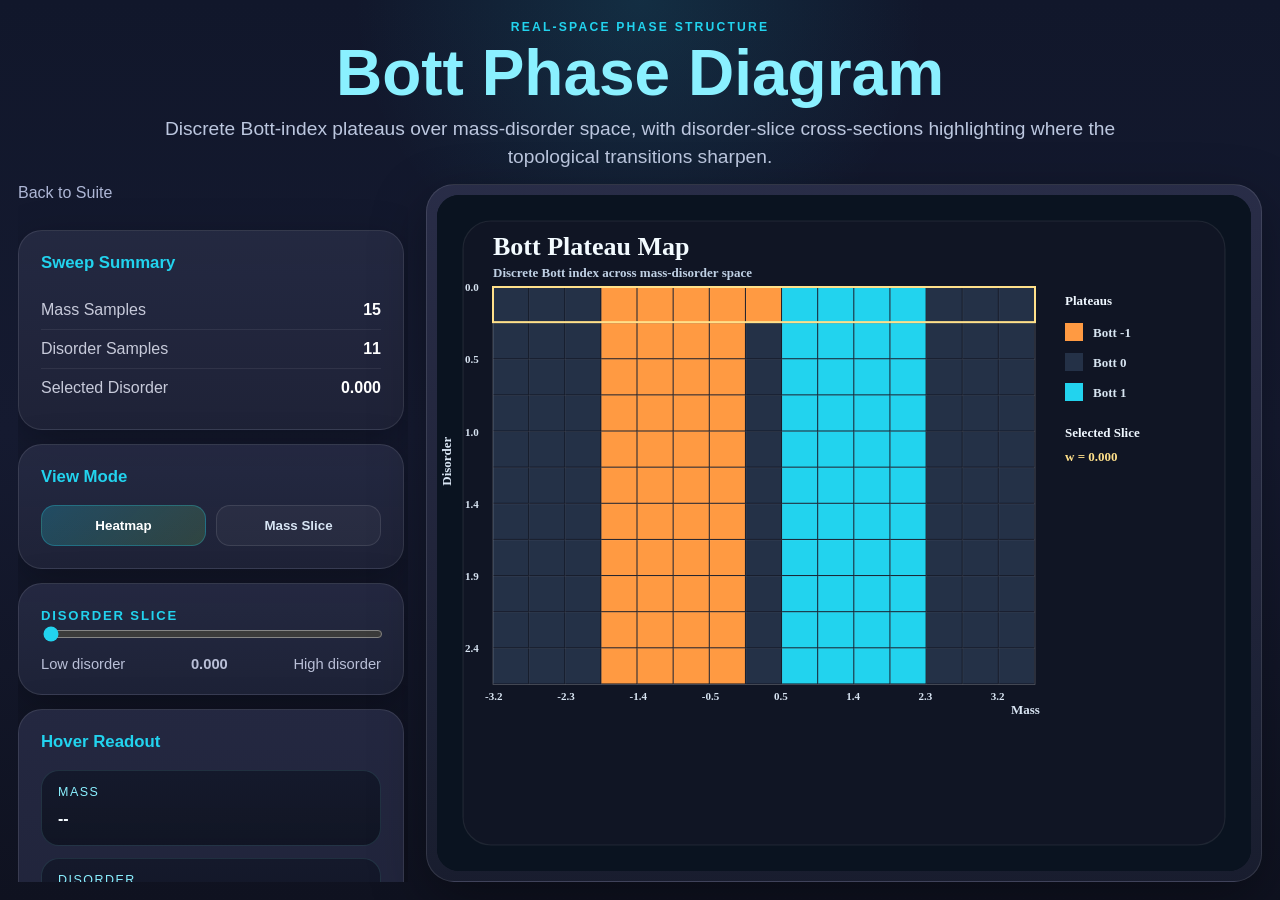
==== frontend/pages/task6-bott-phase-diagram.html @ c37131f2 "Initial commit: real-space topology suite" ====
<!DOCTYPE html>
<html lang="en">
<head>
  <meta charset="UTF-8">
  <meta name="viewport" content="width=device-width, initial-scale=1.0">
  <title>Bott Phase Diagram</title>
  <link rel="stylesheet" href="../styles/main.css">
</head>
<body class="task6-theme">
  <main class="task6-shell">
    <header class="task6-hero">
      <p class="task6-kicker">Real-Space Phase Structure</p>
      <h1 class="task6-title">Bott Phase Diagram</h1>
      <p class="task6-subtitle">
        Discrete Bott-index plateaus over mass-disorder space, with disorder-slice cross-sections highlighting where the topological transitions sharpen.
      </p>
    </header>

    <section class="task6-grid">
      <aside class="task6-sidebar">
        <a class="task6-back-link" href="../index.html">Back to Suite</a>

        <div class="task6-card">
          <h2 class="task6-card-title">Sweep Summary</h2>
          <div class="task6-stat-row">
            <span>Mass Samples</span>
            <strong id="task6-mass-count">--</strong>
          </div>
          <div class="task6-stat-row">
            <span>Disorder Samples</span>
            <strong id="task6-disorder-count">--</strong>
          </div>
          <div class="task6-stat-row">
            <span>Selected Disorder</span>
            <strong id="task6-selected-disorder">--</strong>
          </div>
        </div>

        <div class="task6-card">
          <h2 class="task6-card-title">View Mode</h2>
          <div class="task6-toggle-row" role="tablist" aria-label="Phase diagram view mode">
            <button id="task6-view-heatmap" class="task6-view-toggle is-active" type="button" aria-pressed="true">Heatmap</button>
            <button id="task6-view-slice" class="task6-view-toggle" type="button" aria-pressed="false">Mass Slice</button>
          </div>
        </div>

        <div class="task6-card">
          <label class="label task6-label" for="task6-disorder-slider">Disorder Slice</label>
          <input id="task6-disorder-slider" class="slider task6-slider" type="range" min="0" max="0" step="1" value="0">
          <div class="range-row">
            <span>Low disorder</span>
            <strong id="task6-slider-readout">0.000</strong>
            <span>High disorder</span>
          </div>
        </div>

        <div class="task6-card">
          <h2 class="task6-card-title">Hover Readout</h2>
          <div class="task6-readout-grid">
            <div class="task6-readout-tile">
              <span class="task6-readout-label">Mass</span>
              <strong id="task6-hover-mass">--</strong>
            </div>
            <div class="task6-readout-tile">
              <span class="task6-readout-label">Disorder</span>
              <strong id="task6-hover-disorder">--</strong>
            </div>
            <div class="task6-readout-tile">
              <span class="task6-readout-label">Bott Index</span>
              <strong id="task6-hover-bott">--</strong>
            </div>
            <div class="task6-readout-tile">
              <span class="task6-readout-label">Gap</span>
              <strong id="task6-hover-gap">--</strong>
            </div>
          </div>
        </div>

        <div class="task6-card">
          <h2 class="task6-card-title">Export</h2>
          <div class="button-row">
            <button id="task6-export-json" class="action-button task6-button" type="button">JSON</button>
            <button id="task6-export-png" class="action-button task6-button" type="button">PNG</button>
            <button id="task6-export-svg" class="action-button task6-button" type="button">SVG</button>
          </div>
        </div>
      </aside>

      <section class="task6-stage">
        <div class="task6-canvas-shell">
          <canvas id="task6-canvas" class="task6-canvas" width="1440" height="900" aria-label="Bott phase diagram canvas"></canvas>
        </div>
      </section>
    </section>
  </main>

  <script type="module" src="../js/task6-bott-phase-diagram.js"></script>
</body>
</html>
---- frontend/styles/main.css ----
:root {
  --bg: #18162d;
  --panel: linear-gradient(180deg, rgba(38, 39, 62, 0.96), rgba(34, 34, 53, 0.95));
  --panel-border: rgba(255, 255, 255, 0.10);
  --text: #f2f4ff;
  --muted: #b9bfd7;
  --accent: #12d3ff;
  --accent-strong: #7f73ff;
  --accent-soft: rgba(126, 220, 255, 0.18);
  --shadow: 0 18px 54px rgba(0, 0, 0, 0.34);
}

* {
  box-sizing: border-box;
}

html,
body {
  margin: 0;
  min-height: 100%;
  font-family: "Segoe UI", "Trebuchet MS", sans-serif;
  color: var(--text);
  background:
    radial-gradient(circle at top center, rgba(108, 92, 231, 0.18), transparent 30%),
    linear-gradient(180deg, #18162d 0%, #17172a 48%, #131625 100%);
}

body {
  min-height: 100vh;
}

html {
  scrollbar-color: rgba(127, 115, 255, 0.85) rgba(255, 255, 255, 0.08);
}

* {
  scrollbar-width: thin;
  scrollbar-color: rgba(127, 115, 255, 0.85) rgba(255, 255, 255, 0.08);
}

*::-webkit-scrollbar {
  width: 10px;
  height: 10px;
}

*::-webkit-scrollbar-track {
  background: rgba(255, 255, 255, 0.06);
  border-radius: 999px;
}

*::-webkit-scrollbar-thumb {
  background: linear-gradient(180deg, #8d7cff, #18d0ff);
  border-radius: 999px;
  border: 2px solid rgba(24, 22, 45, 0.85);
}

*::-webkit-scrollbar-thumb:hover {
  background: linear-gradient(180deg, #a59aff, #36dbff);
}

a {
  color: inherit;
}

.project-theme {
  background:
    radial-gradient(circle at top center, rgba(108, 92, 231, 0.18), transparent 30%),
    linear-gradient(180deg, #18162d 0%, #17172a 48%, #131625 100%);
}

.home-shell {
  min-height: 100vh;
  display: grid;
  place-items: center;
  padding: 24px;
}

.home-card,
.sidebar,
.stage-shell {
  border: 1px solid var(--panel-border);
  background: var(--panel);
  backdrop-filter: blur(18px);
  box-shadow: var(--shadow);
}

.home-card {
  width: min(900px, 100%);
  border-radius: 32px;
  padding: 42px;
  text-align: center;
}

.eyebrow {
  margin: 0 0 8px;
  color: var(--accent);
  text-transform: uppercase;
  letter-spacing: 0.16em;
  font-size: 0.78rem;
  font-weight: 700;
}

h1 {
  margin: 0 0 14px;
  font-size: clamp(2rem, 4vw, 3.6rem);
  line-height: 0.98;
  color: var(--accent-strong);
}

.lede {
  margin: 0;
  color: var(--muted);
  line-height: 1.55;
}

.home-links {
  margin-top: 30px;
  display: flex;
  flex-wrap: wrap;
  gap: 12px;
  justify-content: center;
}

.nav-link {
  display: inline-flex;
  align-items: center;
  justify-content: center;
  border-radius: 999px;
  padding: 13px 20px;
  background: linear-gradient(135deg, rgba(18, 211, 255, 0.18), rgba(127, 115, 255, 0.22));
  border: 1px solid rgba(255, 255, 255, 0.10);
  text-decoration: none;
  font-weight: 700;
  color: #eef7ff;
}

.nav-link.secondary {
  background: rgba(255, 255, 255, 0.06);
  border: 1px solid var(--panel-border);
}

.task-shell {
  min-height: 100vh;
  padding: 18px;
  display: grid;
  grid-template-columns: minmax(300px, 380px) minmax(0, 1fr);
  gap: 18px;
}

.sidebar {
  border-radius: 28px;
  padding: 24px;
  overflow: auto;
}

.back-link {
  display: inline-block;
  margin-bottom: 18px;
  color: var(--muted);
  text-decoration: none;
}

.panel {
  margin-top: 18px;
  padding: 18px;
  border-radius: 20px;
  background: rgba(255, 255, 255, 0.04);
  border: 1px solid rgba(255, 255, 255, 0.08);
}

.label {
  margin: 0 0 10px;
  font-size: 0.82rem;
  text-transform: uppercase;
  letter-spacing: 0.14em;
  color: var(--accent);
  font-weight: 700;
}

.slider {
  width: 100%;
  accent-color: var(--accent-strong);
}

.range-row,
.button-row {
  display: flex;
  align-items: center;
  justify-content: space-between;
  gap: 10px;
}

.range-row {
  margin-top: 10px;
  color: var(--muted);
  font-size: 0.92rem;
}

.toggle,
.action-button {
  border: 0;
  border-radius: 14px;
  background: linear-gradient(135deg, #19cfff, #a017ff);
  color: #fff;
  padding: 11px 14px;
  font-weight: 700;
  cursor: pointer;
}

.action-button {
  flex: 1 1 0;
}

.note-copy,
.status-line {
  margin: 0;
  line-height: 1.5;
  color: var(--muted);
}

.readout-canvas {
  width: 100%;
  height: auto;
  display: block;
  margin-top: 12px;
  border-radius: 16px;
  background: linear-gradient(180deg, rgba(31, 35, 56, 0.95), rgba(23, 26, 42, 0.96));
}

.stage-shell {
  border-radius: 34px;
  padding: 14px;
  min-height: 0;
  height: calc(100vh - 36px);
}

.scene-frame {
  width: 100%;
  height: 100%;
  min-height: 0;
  border-radius: 24px;
  background:
    radial-gradient(circle at top, rgba(67, 73, 102, 0.92), rgba(50, 53, 83, 0.94)),
    linear-gradient(180deg, rgba(44, 46, 70, 0.96), rgba(28, 31, 49, 0.98));
  overflow: hidden;
  position: relative;
}

.canvas-stack {
  width: 100%;
  height: 100%;
  min-height: 560px;
  display: grid;
}

.task-canvas {
  width: 100%;
  height: 100%;
  min-height: 560px;
  border-radius: 24px;
  background:
    radial-gradient(circle at top, rgba(67, 73, 102, 0.92), rgba(50, 53, 83, 0.94)),
    linear-gradient(180deg, rgba(44, 46, 70, 0.96), rgba(28, 31, 49, 0.98));
  display: block;
}

.hidden-stage {
  display: none;
}

.plot-frame {
  min-height: 0;
  display: block;
  border: 0;
}

@media (min-width: 981px) {
  .task-shell {
    height: 100vh;
    overflow: hidden;
  }
}

@media (max-width: 980px) {
  .task-shell {
    grid-template-columns: 1fr;
  }

  .stage-shell {
    min-height: 60vh;
    height: auto;
  }

  .scene-frame {
    min-height: 420px;
  }

  .task-canvas,
  .canvas-stack {
    min-height: 420px;
  }
}

.task3-theme {
  background:
    radial-gradient(circle at top center, rgba(108, 92, 231, 0.18), transparent 30%),
    linear-gradient(180deg, #18162d 0%, #17172a 48%, #131625 100%);
  color: #f2f4ff;
}

.task3-shell {
  min-height: 100vh;
  height: 100vh;
  padding: 14px 18px 18px;
  display: grid;
  grid-template-rows: auto minmax(0, 1fr);
  gap: 14px;
  overflow: hidden;
}

.task3-hero {
  text-align: center;
  padding: 6px 12px 0;
}

.task3-kicker {
  margin: 0;
  color: #7edcff;
  text-transform: uppercase;
  letter-spacing: 0.18em;
  font-size: 0.76rem;
  font-weight: 700;
}

.task3-title {
  margin: 8px 0 10px;
  font-size: clamp(2.4rem, 5vw, 4.2rem);
  line-height: 0.98;
  color: #7f73ff;
}

.task3-subtitle {
  margin: 0 auto;
  max-width: 980px;
  color: #b9bfd7;
  font-size: clamp(1rem, 2vw, 1.25rem);
  line-height: 1.45;
}

.task3-grid {
  min-height: 0;
  display: grid;
  grid-template-columns: minmax(300px, 390px) minmax(0, 1fr);
  gap: 18px;
}

.task3-sidebar {
  min-height: 0;
  overflow: auto;
  padding-right: 4px;
}

.task3-back-link {
  display: inline-block;
  margin-bottom: 14px;
  color: #aeb7d6;
  text-decoration: none;
}

.task3-card {
  margin-top: 14px;
  padding: 22px;
  border-radius: 24px;
  background: linear-gradient(180deg, rgba(38, 39, 62, 0.96), rgba(34, 34, 53, 0.95));
  border: 1px solid rgba(255, 255, 255, 0.10);
  box-shadow: 0 14px 44px rgba(0, 0, 0, 0.28);
}

.task3-card-title {
  margin: 0 0 18px;
  color: #12d3ff;
  font-size: 1.05rem;
}

.task3-copy {
  margin: 0 0 14px;
  color: #d1d4e4;
  line-height: 1.58;
}

.task3-stat-row {
  display: flex;
  align-items: center;
  justify-content: space-between;
  gap: 16px;
  padding: 10px 0;
  border-bottom: 1px solid rgba(255, 255, 255, 0.07);
  color: #c7cada;
}

.task3-stat-row:last-child {
  border-bottom: 0;
}

.task3-stat-row strong {
  color: #ffffff;
}

.task3-bullet {
  display: inline-block;
  width: 10px;
  height: 10px;
  margin-right: 10px;
  border-radius: 999px;
  vertical-align: middle;
}

.task3-bullet-surface {
  background: linear-gradient(135deg, #4f95cf, #fff4d6);
}

.task3-bullet-bulk {
  background: #bde9ff;
}

.task3-bullet-edge {
  background: #ff8d65;
}

.task3-stage {
  min-height: 0;
}

.task3-plot-shell {
  width: 100%;
  height: 100%;
  min-height: 0;
  padding: 10px;
  border-radius: 28px;
  background: linear-gradient(180deg, rgba(44, 44, 67, 0.95), rgba(31, 33, 52, 0.95));
  border: 1px solid rgba(255, 255, 255, 0.11);
  box-shadow: 0 18px 54px rgba(0, 0, 0, 0.34);
}

.task3-plot-frame {
  width: 100%;
  height: 100%;
  min-height: 0;
  display: block;
  border: 0;
  border-radius: 22px;
  overflow: hidden;
  background: #07111a;
}

.task2-theme {
  background:
    radial-gradient(circle at top center, rgba(33, 198, 255, 0.16), transparent 28%),
    linear-gradient(180deg, #14182d 0%, #171a31 48%, #121522 100%);
}

.task2-shell {
  min-height: 100vh;
  height: 100vh;
  padding: 14px 18px 18px;
  display: grid;
  grid-template-rows: auto minmax(0, 1fr);
  gap: 14px;
  overflow: hidden;
}

.task2-hero {
  text-align: center;
  padding: 6px 12px 0;
}

.task2-kicker {
  margin: 0;
  color: #24d6ff;
  text-transform: uppercase;
  letter-spacing: 0.18em;
  font-size: 0.76rem;
  font-weight: 700;
}

.task2-title {
  margin: 8px 0 10px;
  font-size: clamp(2.3rem, 5vw, 4rem);
  line-height: 0.98;
  color: #7fd6ff;
}

.task2-subtitle {
  margin: 0 auto;
  max-width: 980px;
  color: #b8c3dd;
  font-size: clamp(1rem, 2vw, 1.2rem);
  line-height: 1.45;
}

.task2-grid {
  min-height: 0;
  display: grid;
  grid-template-columns: minmax(300px, 390px) minmax(0, 1fr);
  gap: 18px;
}

.task2-sidebar {
  min-height: 0;
  overflow: auto;
  padding-right: 4px;
}

.task2-back-link {
  display: inline-block;
  margin-bottom: 14px;
  color: #aeb7d6;
  text-decoration: none;
}

.task2-card {
  margin-top: 14px;
  padding: 22px;
  border-radius: 24px;
  background: linear-gradient(180deg, rgba(40, 42, 68, 0.96), rgba(33, 35, 56, 0.95));
  border: 1px solid rgba(255, 255, 255, 0.10);
  box-shadow: 0 14px 44px rgba(0, 0, 0, 0.28);
}

.task2-label {
  color: #24d6ff;
}

.task2-slider {
  accent-color: #7c72ff;
}

.task2-toggle,
.task2-button {
  background: linear-gradient(135deg, #22c8ff, #7f3cff);
}

.task2-readout {
  background: linear-gradient(180deg, rgba(25, 31, 53, 0.98), rgba(20, 24, 42, 0.98));
}

.task2-stage {
  min-height: 0;
}

.task2-scene-shell {
  width: 100%;
  height: 100%;
  min-height: 0;
  padding: 10px;
  border-radius: 28px;
  background: linear-gradient(180deg, rgba(44, 48, 76, 0.95), rgba(30, 34, 54, 0.95));
  border: 1px solid rgba(255, 255, 255, 0.11);
  box-shadow: 0 18px 54px rgba(0, 0, 0, 0.34);
}

.task2-scene-frame {
  background:
    radial-gradient(circle at top, rgba(72, 78, 111, 0.92), rgba(50, 55, 88, 0.94)),
    linear-gradient(180deg, rgba(47, 52, 82, 0.96), rgba(32, 36, 58, 0.98));
  position: relative;
}

.task2-scene-frame > canvas {
  display: block;
  position: absolute;
  inset: 0;
  width: 100%;
  height: 100%;
}

.task2-scene-overlay {
  pointer-events: none;
  z-index: 2;
}

.task4-theme {
  background:
    radial-gradient(circle at top center, rgba(22, 215, 255, 0.14), transparent 26%),
    linear-gradient(180deg, #12172c 0%, #15192d 48%, #111320 100%);
  color: #f2f4ff;
}

.task4-shell {
  min-height: 100vh;
  height: 100vh;
  padding: 14px 18px 18px;
  display: grid;
  grid-template-rows: auto minmax(0, 1fr);
  gap: 14px;
  overflow: hidden;
}

.task4-hero {
  text-align: center;
  padding: 6px 12px 0;
}

.task4-kicker {
  margin: 0;
  color: #25dbff;
  text-transform: uppercase;
  letter-spacing: 0.18em;
  font-size: 0.76rem;
  font-weight: 700;
}

.task4-title {
  margin: 8px 0 10px;
  font-size: clamp(2.3rem, 5vw, 4rem);
  line-height: 0.98;
  color: #8ad3ff;
}

.task4-subtitle {
  margin: 0 auto;
  max-width: 980px;
  color: #bcc7df;
  font-size: clamp(1rem, 2vw, 1.2rem);
  line-height: 1.45;
}

.task4-grid {
  min-height: 0;
  display: grid;
  grid-template-columns: minmax(300px, 390px) minmax(0, 1fr);
  gap: 18px;
}

.task4-sidebar {
  min-height: 0;
  overflow: auto;
  padding-right: 4px;
}

.task4-back-link {
  display: inline-block;
  margin-bottom: 14px;
  color: #aeb7d6;
  text-decoration: none;
}

.task4-card {
  margin-top: 14px;
  padding: 22px;
  border-radius: 24px;
  background: linear-gradient(180deg, rgba(37, 41, 66, 0.96), rgba(31, 35, 56, 0.95));
  border: 1px solid rgba(255, 255, 255, 0.10);
  box-shadow: 0 14px 44px rgba(0, 0, 0, 0.28);
}

.task4-card-title {
  margin: 0 0 18px;
  color: #1edaff;
  font-size: 1.05rem;
}

.task4-copy {
  margin: 0;
  color: #d0d6e6;
  line-height: 1.58;
}

.task4-stat-row {
  display: flex;
  align-items: center;
  justify-content: space-between;
  gap: 16px;
  padding: 10px 0;
  border-bottom: 1px solid rgba(255, 255, 255, 0.07);
  color: #c7cada;
}

.task4-stat-row:last-child {
  border-bottom: 0;
}

.task4-stat-row strong {
  color: #ffffff;
}

.task4-readout-grid {
  display: grid;
  gap: 12px;
}

.task4-readout-tile {
  padding: 14px 16px;
  border-radius: 18px;
  background: linear-gradient(180deg, rgba(21, 28, 47, 0.96), rgba(17, 21, 37, 0.98));
  border: 1px solid rgba(117, 130, 255, 0.14);
}

.task4-readout-label {
  display: block;
  margin-bottom: 8px;
  color: #91d9ff;
  font-size: 0.78rem;
  text-transform: uppercase;
  letter-spacing: 0.12em;
}

.task4-readout-tile strong {
  color: #f5fbff;
  line-height: 1.45;
}

.task4-button {
  background: linear-gradient(135deg, #23cbff, #7850ff);
}

.task4-stage {
  min-height: 0;
}

.task4-plot-shell {
  width: 100%;
  height: 100%;
  min-height: 0;
  padding: 10px;
  border-radius: 28px;
  background: linear-gradient(180deg, rgba(41, 47, 74, 0.95), rgba(27, 33, 52, 0.95));
  border: 1px solid rgba(255, 255, 255, 0.11);
  box-shadow: 0 18px 54px rgba(0, 0, 0, 0.34);
}

.task4-plot-frame {
  width: 100%;
  height: 100%;
  min-height: 0;
  display: block;
  border: 0;
  border-radius: 22px;
  overflow: hidden;
  background: #07111a;
}

.task4-error {
  display: grid;
  place-items: center;
  width: 100%;
  height: 100%;
  color: #f4fbff;
  background: #07111a;
}

.task5-theme {
  background:
    radial-gradient(circle at top center, rgba(255, 166, 111, 0.10), transparent 24%),
    linear-gradient(180deg, #12162a 0%, #15182d 48%, #101320 100%);
  color: #f2f4ff;
}

.task5-shell {
  min-height: 100vh;
  height: 100vh;
  padding: 14px 18px 18px;
  display: grid;
  grid-template-rows: auto minmax(0, 1fr);
  gap: 14px;
  overflow: hidden;
}

.task5-hero {
  text-align: center;
  padding: 6px 12px 0;
}

.task5-kicker {
  margin: 0;
  color: #23d8ff;
  text-transform: uppercase;
  letter-spacing: 0.18em;
  font-size: 0.76rem;
  font-weight: 700;
}

.task5-title {
  margin: 8px 0 10px;
  font-size: clamp(2.3rem, 5vw, 4rem);
  line-height: 0.98;
  color: #ffd39a;
}

.task5-subtitle {
  margin: 0 auto;
  max-width: 980px;
  color: #bcc7df;
  font-size: clamp(1rem, 2vw, 1.2rem);
  line-height: 1.45;
}

.task5-grid {
  min-height: 0;
  display: grid;
  grid-template-columns: minmax(300px, 390px) minmax(0, 1fr);
  gap: 18px;
}

.task5-sidebar {
  min-height: 0;
  overflow: auto;
  padding-right: 4px;
}

.task5-back-link {
  display: inline-block;
  margin-bottom: 14px;
  color: #aeb7d6;
  text-decoration: none;
}

.task5-card {
  margin-top: 14px;
  padding: 22px;
  border-radius: 24px;
  background: linear-gradient(180deg, rgba(39, 42, 67, 0.96), rgba(31, 34, 54, 0.95));
  border: 1px solid rgba(255, 255, 255, 0.10);
  box-shadow: 0 14px 44px rgba(0, 0, 0, 0.28);
}

.task5-card-title {
  margin: 0 0 18px;
  color: #23d8ff;
  font-size: 1.05rem;
}

.task5-stat-row {
  display: flex;
  align-items: center;
  justify-content: space-between;
  gap: 16px;
  padding: 10px 0;
  border-bottom: 1px solid rgba(255, 255, 255, 0.07);
  color: #c7cada;
}

.task5-stat-row:last-child {
  border-bottom: 0;
}

.task5-stat-row strong {
  color: #ffffff;
}

.task5-readout-grid {
  display: grid;
  gap: 12px;
}

.task5-readout-tile {
  padding: 14px 16px;
  border-radius: 18px;
  background: linear-gradient(180deg, rgba(20, 25, 43, 0.96), rgba(17, 21, 36, 0.98));
  border: 1px solid rgba(255, 211, 154, 0.12);
}

.task5-readout-label {
  display: block;
  margin-bottom: 8px;
  color: #ffd39a;
  font-size: 0.78rem;
  text-transform: uppercase;
  letter-spacing: 0.12em;
}

.task5-readout-tile strong {
  color: #f5fbff;
  line-height: 1.45;
}

.task5-toggle-row {
  display: grid;
  grid-template-columns: 1fr 1fr;
  gap: 10px;
}

.task5-view-toggle {
  border: 1px solid rgba(255, 255, 255, 0.10);
  border-radius: 14px;
  background: rgba(255, 255, 255, 0.04);
  color: #d8e5f4;
  padding: 12px 14px;
  font-weight: 700;
  cursor: pointer;
  transition: background 160ms ease, border-color 160ms ease, color 160ms ease, box-shadow 160ms ease;
}

.task5-view-toggle.is-active {
  background: linear-gradient(135deg, rgba(36, 203, 255, 0.22), rgba(249, 115, 22, 0.18));
  border-color: rgba(255, 211, 154, 0.32);
  color: #ffffff;
  box-shadow: inset 0 0 0 1px rgba(255, 255, 255, 0.05);
}

.task5-button {
  background: linear-gradient(135deg, #24cbff, #ff9c63);
}

.task5-stage {
  min-height: 0;
}

.task5-canvas-shell {
  width: 100%;
  height: 100%;
  min-height: 0;
  padding: 10px;
  border-radius: 28px;
  background: linear-gradient(180deg, rgba(43, 47, 74, 0.95), rgba(28, 31, 49, 0.95));
  border: 1px solid rgba(255, 255, 255, 0.11);
  box-shadow: 0 18px 54px rgba(0, 0, 0, 0.34);
}

.task5-canvas {
  width: 100%;
  height: 100%;
  min-height: 0;
  display: block;
  border-radius: 22px;
  background: #07111a;
}

.task6-theme {
  background:
    radial-gradient(circle at top center, rgba(34, 211, 238, 0.12), transparent 26%),
    linear-gradient(180deg, #11172b 0%, #151a30 48%, #0f1220 100%);
  color: #f2f4ff;
}

.task6-shell {
  min-height: 100vh;
  height: 100vh;
  padding: 14px 18px 18px;
  display: grid;
  grid-template-rows: auto minmax(0, 1fr);
  gap: 14px;
  overflow: hidden;
}

.task6-hero {
  text-align: center;
  padding: 6px 12px 0;
}

.task6-kicker {
  margin: 0;
  color: #22d3ee;
  text-transform: uppercase;
  letter-spacing: 0.18em;
  font-size: 0.76rem;
  font-weight: 700;
}

.task6-title {
  margin: 8px 0 10px;
  font-size: clamp(2.3rem, 5vw, 4rem);
  line-height: 0.98;
  color: #8af0ff;
}

.task6-subtitle {
  margin: 0 auto;
  max-width: 980px;
  color: #bcc7df;
  font-size: clamp(1rem, 2vw, 1.2rem);
  line-height: 1.45;
}

.task6-grid {
  min-height: 0;
  display: grid;
  grid-template-columns: minmax(300px, 390px) minmax(0, 1fr);
  gap: 18px;
}

.task6-sidebar {
  min-height: 0;
  overflow: auto;
  padding-right: 4px;
}

.task6-back-link {
  display: inline-block;
  margin-bottom: 14px;
  color: #aeb7d6;
  text-decoration: none;
}

.task6-card {
  margin-top: 14px;
  padding: 22px;
  border-radius: 24px;
  background: linear-gradient(180deg, rgba(37, 41, 66, 0.96), rgba(31, 35, 56, 0.95));
  border: 1px solid rgba(255, 255, 255, 0.10);
  box-shadow: 0 14px 44px rgba(0, 0, 0, 0.28);
}

.task6-card-title,
.task6-label {
  color: #22d3ee;
}

.task6-card-title {
  margin: 0 0 18px;
  font-size: 1.05rem;
}

.task6-stat-row {
  display: flex;
  align-items: center;
  justify-content: space-between;
  gap: 16px;
  padding: 10px 0;
  border-bottom: 1px solid rgba(255, 255, 255, 0.07);
  color: #c7cada;
}

.task6-stat-row:last-child {
  border-bottom: 0;
}

.task6-stat-row strong {
  color: #ffffff;
}

.task6-toggle-row {
  display: grid;
  grid-template-columns: 1fr 1fr;
  gap: 10px;
}

.task6-view-toggle {
  border: 1px solid rgba(255, 255, 255, 0.10);
  border-radius: 14px;
  background: rgba(255, 255, 255, 0.04);
  color: #d8e5f4;
  padding: 12px 14px;
  font-weight: 700;
  cursor: pointer;
}

.task6-view-toggle.is-active {
  background: linear-gradient(135deg, rgba(34, 211, 238, 0.22), rgba(140, 242, 107, 0.16));
  border-color: rgba(34, 211, 238, 0.28);
  color: #ffffff;
}

.task6-slider {
  accent-color: #22d3ee;
}

.task6-readout-grid {
  display: grid;
  gap: 12px;
}

.task6-readout-tile {
  padding: 14px 16px;
  border-radius: 18px;
  background: linear-gradient(180deg, rgba(20, 25, 43, 0.96), rgba(17, 21, 36, 0.98));
  border: 1px solid rgba(138, 240, 255, 0.12);
}

.task6-readout-label {
  display: block;
  margin-bottom: 8px;
  color: #8af0ff;
  font-size: 0.78rem;
  text-transform: uppercase;
  letter-spacing: 0.12em;
}

.task6-readout-tile strong {
  color: #f5fbff;
  line-height: 1.45;
}

.task6-button {
  background: linear-gradient(135deg, #22d3ee, #8cf26b);
}

.task6-stage {
  min-height: 0;
}

.task6-canvas-shell {
  width: 100%;
  height: 100%;
  min-height: 0;
  padding: 10px;
  border-radius: 28px;
  background: linear-gradient(180deg, rgba(42, 46, 73, 0.95), rgba(26, 30, 48, 0.95));
  border: 1px solid rgba(255, 255, 255, 0.11);
  box-shadow: 0 18px 54px rgba(0, 0, 0, 0.34);
}

.task6-canvas {
  width: 100%;
  height: 100%;
  min-height: 0;
  display: block;
  border-radius: 22px;
  background: #07111a;
}

.task7-theme {
  background:
    radial-gradient(circle at top center, rgba(255, 154, 66, 0.12), transparent 26%),
    linear-gradient(180deg, #11162a 0%, #15192d 48%, #0f1220 100%);
  color: #f2f4ff;
}

.task7-shell {
  min-height: 100vh;
  height: 100vh;
  padding: 14px 18px 18px;
  display: grid;
  grid-template-rows: auto minmax(0, 1fr);
  gap: 14px;
  overflow: hidden;
}

.task7-hero {
  text-align: center;
  padding: 6px 12px 0;
}

.task7-kicker {
  margin: 0;
  color: #ff9a42;
  text-transform: uppercase;
  letter-spacing: 0.18em;
  font-size: 0.76rem;
  font-weight: 700;
}

.task7-title {
  margin: 8px 0 10px;
  font-size: clamp(2.3rem, 5vw, 4rem);
  line-height: 0.98;
  color: #ffd39a;
}

.task7-subtitle {
  margin: 0 auto;
  max-width: 980px;
  color: #bcc7df;
  font-size: clamp(1rem, 2vw, 1.2rem);
  line-height: 1.45;
}

.task7-grid {
  min-height: 0;
  display: grid;
  grid-template-columns: minmax(300px, 390px) minmax(0, 1fr);
  gap: 18px;
}

.task7-sidebar {
  min-height: 0;
  overflow: auto;
  padding-right: 4px;
}

.task7-back-link {
  display: inline-block;
  margin-bottom: 14px;
  color: #aeb7d6;
  text-decoration: none;
}

.task7-card {
  margin-top: 14px;
  padding: 22px;
  border-radius: 24px;
  background: linear-gradient(180deg, rgba(37, 41, 66, 0.96), rgba(31, 35, 56, 0.95));
  border: 1px solid rgba(255, 255, 255, 0.10);
  box-shadow: 0 14px 44px rgba(0, 0, 0, 0.28);
}

.task7-card-title,
.task7-label {
  color: #ff9a42;
}

.task7-card-title {
  margin: 0 0 18px;
  font-size: 1.05rem;
}

.task7-toggle-row {
  display: grid;
  grid-template-columns: 1fr 1fr;
  gap: 10px;
}

.task7-play-button,
.task7-step-button {
  border: 0;
  border-radius: 14px;
  background: linear-gradient(135deg, #ff9a42, #ffd39a);
  color: #1a1f36;
  padding: 12px 14px;
  font-weight: 700;
  cursor: pointer;
}

.task7-slider {
  accent-color: #ff9a42;
}

.task7-stat-row {
  display: flex;
  align-items: center;
  justify-content: space-between;
  gap: 16px;
  padding: 10px 0;
  border-bottom: 1px solid rgba(255, 255, 255, 0.07);
  color: #c7cada;
}

.task7-stat-row:last-child {
  border-bottom: 0;
}

.task7-stat-row strong {
  color: #ffffff;
}

.task7-copy {
  margin: 0;
  color: #d0d6e6;
  line-height: 1.58;
}

.task7-button {
  background: linear-gradient(135deg, #ff9a42, #22d3ee);
}

.task7-stage {
  min-height: 0;
}

.task7-canvas-shell {
  width: 100%;
  height: 100%;
  min-height: 0;
  padding: 10px;
  border-radius: 28px;
  background: linear-gradient(180deg, rgba(42, 46, 73, 0.95), rgba(26, 30, 48, 0.95));
  border: 1px solid rgba(255, 255, 255, 0.11);
  box-shadow: 0 18px 54px rgba(0, 0, 0, 0.34);
}

.task7-canvas {
  width: 100%;
  height: 100%;
  min-height: 0;
  display: block;
  border-radius: 22px;
  background: #07111a;
}

.task8-theme {
  background:
    radial-gradient(circle at top center, rgba(129, 140, 248, 0.16), transparent 26%),
    linear-gradient(180deg, #101529 0%, #15192d 48%, #0e1220 100%);
  color: #f2f4ff;
}

.task8-shell {
  min-height: 100vh;
  height: 100vh;
  padding: 14px 18px 18px;
  display: grid;
  grid-template-rows: auto minmax(0, 1fr);
  gap: 14px;
  overflow: hidden;
}

.task8-hero {
  text-align: center;
  padding: 6px 12px 0;
}

.task8-kicker {
  margin: 0;
  color: #67e8f9;
  text-transform: uppercase;
  letter-spacing: 0.18em;
  font-size: 0.76rem;
  font-weight: 700;
}

.task8-title {
  margin: 8px 0 10px;
  font-size: clamp(2.3rem, 5vw, 4rem);
  line-height: 0.98;
  color: #b8c1ff;
}

.task8-subtitle {
  margin: 0 auto;
  max-width: 980px;
  color: #bcc7df;
  font-size: clamp(1rem, 2vw, 1.2rem);
  line-height: 1.45;
}

.task8-grid {
  min-height: 0;
  display: grid;
  grid-template-columns: minmax(300px, 390px) minmax(0, 1fr);
  gap: 18px;
}

.task8-sidebar {
  min-height: 0;
  overflow: auto;
  padding-right: 4px;
}

.task8-back-link {
  display: inline-block;
  margin-bottom: 14px;
  color: #aeb7d6;
  text-decoration: none;
}

.task8-card {
  margin-top: 14px;
  padding: 22px;
  border-radius: 24px;
  background: linear-gradient(180deg, rgba(37, 41, 66, 0.96), rgba(31, 35, 56, 0.95));
  border: 1px solid rgba(255, 255, 255, 0.10);
  box-shadow: 0 14px 44px rgba(0, 0, 0, 0.28);
}

.task8-card-title,
.task8-label {
  color: #67e8f9;
}

.task8-card-title {
  margin: 0 0 18px;
  font-size: 1.05rem;
}

.task8-slider {
  accent-color: #818cf8;
}

.task8-stat-row {
  display: flex;
  align-items: center;
  justify-content: space-between;
  gap: 16px;
  padding: 10px 0;
  border-bottom: 1px solid rgba(255, 255, 255, 0.07);
  color: #c7cada;
}

.task8-stat-row:last-child {
  border-bottom: 0;
}

.task8-stat-row strong {
  color: #ffffff;
}

.task8-readout-grid {
  display: grid;
  gap: 12px;
}

.task8-readout-tile {
  padding: 14px 16px;
  border-radius: 18px;
  background: linear-gradient(180deg, rgba(20, 25, 43, 0.96), rgba(17, 21, 36, 0.98));
  border: 1px solid rgba(184, 193, 255, 0.14);
}

.task8-readout-label {
  display: block;
  margin-bottom: 8px;
  color: #b8c1ff;
  font-size: 0.78rem;
  text-transform: uppercase;
  letter-spacing: 0.12em;
}

.task8-readout-tile strong {
  color: #f5fbff;
  line-height: 1.45;
}

.task8-button {
  background: linear-gradient(135deg, #67e8f9, #818cf8);
}

.task8-stage {
  min-height: 0;
}

.task8-plot-shell {
  width: 100%;
  height: 100%;
  min-height: 0;
  padding: 10px;
  border-radius: 28px;
  background: linear-gradient(180deg, rgba(42, 46, 73, 0.95), rgba(26, 30, 48, 0.95));
  border: 1px solid rgba(255, 255, 255, 0.11);
  box-shadow: 0 18px 54px rgba(0, 0, 0, 0.34);
}

.task8-plot-frame {
  width: 100%;
  height: 100%;
  min-height: 0;
  display: block;
  border: 0;
  border-radius: 22px;
  overflow: hidden;
  background: #07111a;
}

.task9-theme {
  background:
    radial-gradient(circle at top center, rgba(249, 115, 22, 0.12), transparent 24%),
    linear-gradient(180deg, #101528 0%, #14192d 48%, #0d1220 100%);
  color: #f2f4ff;
}

.task9-shell {
  min-height: 100vh;
  height: 100vh;
  padding: 14px 18px 18px;
  display: grid;
  grid-template-rows: auto minmax(0, 1fr);
  gap: 14px;
  overflow: hidden;
}

.task9-hero {
  text-align: center;
  padding: 6px 12px 0;
}

.task9-kicker {
  margin: 0;
  color: #22d3ee;
  text-transform: uppercase;
  letter-spacing: 0.18em;
  font-size: 0.76rem;
  font-weight: 700;
}

.task9-title {
  margin: 8px 0 10px;
  font-size: clamp(2.3rem, 5vw, 4rem);
  line-height: 0.98;
  color: #ffd39a;
}

.task9-subtitle {
  margin: 0 auto;
  max-width: 980px;
  color: #bcc7df;
  font-size: clamp(1rem, 2vw, 1.2rem);
  line-height: 1.45;
}

.task9-grid {
  min-height: 0;
  display: grid;
  grid-template-columns: minmax(300px, 390px) minmax(0, 1fr);
  gap: 18px;
}

.task9-sidebar {
  min-height: 0;
  overflow: auto;
  padding-right: 4px;
}

.task9-back-link {
  display: inline-block;
  margin-bottom: 14px;
  color: #aeb7d6;
  text-decoration: none;
}

.task9-card {
  margin-top: 14px;
  padding: 22px;
  border-radius: 24px;
  background: linear-gradient(180deg, rgba(37, 41, 66, 0.96), rgba(31, 35, 56, 0.95));
  border: 1px solid rgba(255, 255, 255, 0.10);
  box-shadow: 0 14px 44px rgba(0, 0, 0, 0.28);
}

.task9-card-title,
.task9-label {
  color: #22d3ee;
}

.task9-card-title {
  margin: 0 0 18px;
  font-size: 1.05rem;
}

.task9-slider {
  accent-color: #f97316;
}

.task9-stat-row {
  display: flex;
  align-items: center;
  justify-content: space-between;
  gap: 16px;
  padding: 10px 0;
  border-bottom: 1px solid rgba(255, 255, 255, 0.07);
  color: #c7cada;
}

.task9-stat-row:last-child {
  border-bottom: 0;
}

.task9-stat-row strong {
  color: #ffffff;
}

.task9-readout-grid {
  display: grid;
  gap: 12px;
}

.task9-readout-tile {
  padding: 14px 16px;
  border-radius: 18px;
  background: linear-gradient(180deg, rgba(20, 25, 43, 0.96), rgba(17, 21, 36, 0.98));
  border: 1px solid rgba(255, 211, 154, 0.12);
}

.task9-readout-label {
  display: block;
  margin-bottom: 8px;
  color: #ffd39a;
  font-size: 0.78rem;
  text-transform: uppercase;
  letter-spacing: 0.12em;
}

.task9-readout-tile strong {
  color: #f5fbff;
  line-height: 1.45;
}

.task9-button {
  background: linear-gradient(135deg, #22d3ee, #f97316);
}

.task9-stage {
  min-height: 0;
}

.task9-canvas-shell {
  width: 100%;
  height: 100%;
  min-height: 0;
  padding: 10px;
  border-radius: 28px;
  background: linear-gradient(180deg, rgba(42, 46, 73, 0.95), rgba(26, 30, 48, 0.95));
  border: 1px solid rgba(255, 255, 255, 0.11);
  box-shadow: 0 18px 54px rgba(0, 0, 0, 0.34);
}

.task9-canvas {
  width: 100%;
  height: 100%;
  min-height: 0;
  display: block;
  border-radius: 22px;
  background: #07111a;
}

.bonus-theme {
  background:
    radial-gradient(circle at top center, rgba(124, 231, 255, 0.14), transparent 24%),
    linear-gradient(180deg, #101528 0%, #14192d 48%, #0d1220 100%);
  color: #f2f4ff;
}

.bonus-shell {
  min-height: 100vh;
  height: 100vh;
  padding: 14px 18px 18px;
  display: grid;
  grid-template-rows: auto minmax(0, 1fr);
  gap: 14px;
  overflow: hidden;
}

.bonus-hero {
  text-align: center;
  padding: 6px 12px 0;
}

.bonus-kicker {
  margin: 0;
  color: #7ce7ff;
  text-transform: uppercase;
  letter-spacing: 0.18em;
  font-size: 0.76rem;
  font-weight: 700;
}

.bonus-title {
  margin: 8px 0 10px;
  font-size: clamp(2.3rem, 5vw, 4rem);
  line-height: 0.98;
  color: #c7b8ff;
}

.bonus-subtitle {
  margin: 0 auto;
  max-width: 980px;
  color: #bcc7df;
  font-size: clamp(1rem, 2vw, 1.2rem);
  line-height: 1.45;
}

.bonus-grid {
  min-height: 0;
  display: grid;
  grid-template-columns: minmax(300px, 390px) minmax(0, 1fr);
  gap: 18px;
}

.bonus-sidebar {
  min-height: 0;
  overflow: auto;
  padding-right: 4px;
}

.bonus-back-link {
  display: inline-block;
  margin-bottom: 14px;
  color: #aeb7d6;
  text-decoration: none;
}

.bonus-card {
  margin-top: 14px;
  padding: 22px;
  border-radius: 24px;
  background: linear-gradient(180deg, rgba(37, 41, 66, 0.96), rgba(31, 35, 56, 0.95));
  border: 1px solid rgba(255, 255, 255, 0.10);
  box-shadow: 0 14px 44px rgba(0, 0, 0, 0.28);
}

.bonus-card-title,
.bonus-label {
  color: #7ce7ff;
}

.bonus-card-title {
  margin: 0 0 18px;
  font-size: 1.05rem;
}

.bonus-slider {
  accent-color: #c7b8ff;
}

.bonus-stat-row {
  display: flex;
  align-items: center;
  justify-content: space-between;
  gap: 16px;
  padding: 10px 0;
  border-bottom: 1px solid rgba(255, 255, 255, 0.07);
  color: #c7cada;
}

.bonus-stat-row:last-child {
  border-bottom: 0;
}

.bonus-stat-row strong {
  color: #ffffff;
}

.bonus-readout-grid {
  display: grid;
  gap: 12px;
}

.bonus-readout-tile {
  padding: 14px 16px;
  border-radius: 18px;
  background: linear-gradient(180deg, rgba(20, 25, 43, 0.96), rgba(17, 21, 36, 0.98));
  border: 1px solid rgba(199, 184, 255, 0.14);
}

.bonus-readout-label {
  display: block;
  margin-bottom: 8px;
  color: #c7b8ff;
  font-size: 0.78rem;
  text-transform: uppercase;
  letter-spacing: 0.12em;
}

.bonus-readout-tile strong {
  color: #f5fbff;
  line-height: 1.45;
}

.bonus-button {
  background: linear-gradient(135deg, #7ce7ff, #a17bff);
}

.bonus-stage {
  min-height: 0;
}

.bonus-plot-shell {
  width: 100%;
  height: 100%;
  min-height: 0;
  padding: 10px;
  border-radius: 28px;
  background: linear-gradient(180deg, rgba(42, 46, 73, 0.95), rgba(26, 30, 48, 0.95));
  border: 1px solid rgba(255, 255, 255, 0.11);
  box-shadow: 0 18px 54px rgba(0, 0, 0, 0.34);
}

.bonus-plot-frame {
  width: 100%;
  height: 100%;
  min-height: 0;
  display: block;
  border: 0;
  border-radius: 22px;
  overflow: hidden;
  background: #07111a;
}

@media (max-width: 980px) {
  .task2-shell {
    height: auto;
    overflow: visible;
  }

  .task2-grid {
    grid-template-columns: 1fr;
  }

  .task2-sidebar {
    overflow: visible;
    padding-right: 0;
  }

  .task2-scene-shell,
  .task2-scene-frame {
    min-height: 70vh;
  }

  .task3-shell {
    height: auto;
    overflow: visible;
  }

  .task3-grid {
    grid-template-columns: 1fr;
  }

  .task3-sidebar {
    overflow: visible;
    padding-right: 0;
  }

  .task3-plot-shell {
    min-height: 70vh;
  }

  .task3-plot-frame {
    min-height: 70vh;
  }

  .task4-shell {
    height: auto;
    overflow: visible;
  }

  .task4-grid {
    grid-template-columns: 1fr;
  }

  .task4-sidebar {
    overflow: visible;
    padding-right: 0;
  }

  .task4-plot-shell,
  .task4-plot-frame {
    min-height: 70vh;
  }

  .task5-shell {
    height: auto;
    overflow: visible;
  }

  .task5-grid {
    grid-template-columns: 1fr;
  }

  .task5-sidebar {
    overflow: visible;
    padding-right: 0;
  }

  .task5-canvas-shell,
  .task5-canvas {
    min-height: 70vh;
  }

  .task6-shell {
    height: auto;
    overflow: visible;
  }

  .task6-grid {
    grid-template-columns: 1fr;
  }

  .task6-sidebar {
    overflow: visible;
    padding-right: 0;
  }

  .task6-canvas-shell,
  .task6-canvas {
    min-height: 70vh;
  }

  .task7-shell {
    height: auto;
    overflow: visible;
  }

  .task7-grid {
    grid-template-columns: 1fr;
  }

  .task7-sidebar {
    overflow: visible;
    padding-right: 0;
  }

  .task7-canvas-shell,
  .task7-canvas {
    min-height: 70vh;
  }

  .task8-shell {
    height: auto;
    overflow: visible;
  }

  .task8-grid {
    grid-template-columns: 1fr;
  }

  .task8-sidebar {
    overflow: visible;
    padding-right: 0;
  }

  .task8-plot-shell,
  .task8-plot-frame {
    min-height: 70vh;
  }

  .task9-shell {
    height: auto;
    overflow: visible;
  }

  .task9-grid {
    grid-template-columns: 1fr;
  }

  .task9-sidebar {
    overflow: visible;
    padding-right: 0;
  }

  .task9-canvas-shell,
  .task9-canvas {
    min-height: 70vh;
  }

  .bonus-shell {
    height: auto;
    overflow: visible;
  }

  .bonus-grid {
    grid-template-columns: 1fr;
  }

  .bonus-sidebar {
    overflow: visible;
    padding-right: 0;
  }

  .bonus-plot-shell,
  .bonus-plot-frame {
    min-height: 70vh;
  }
}
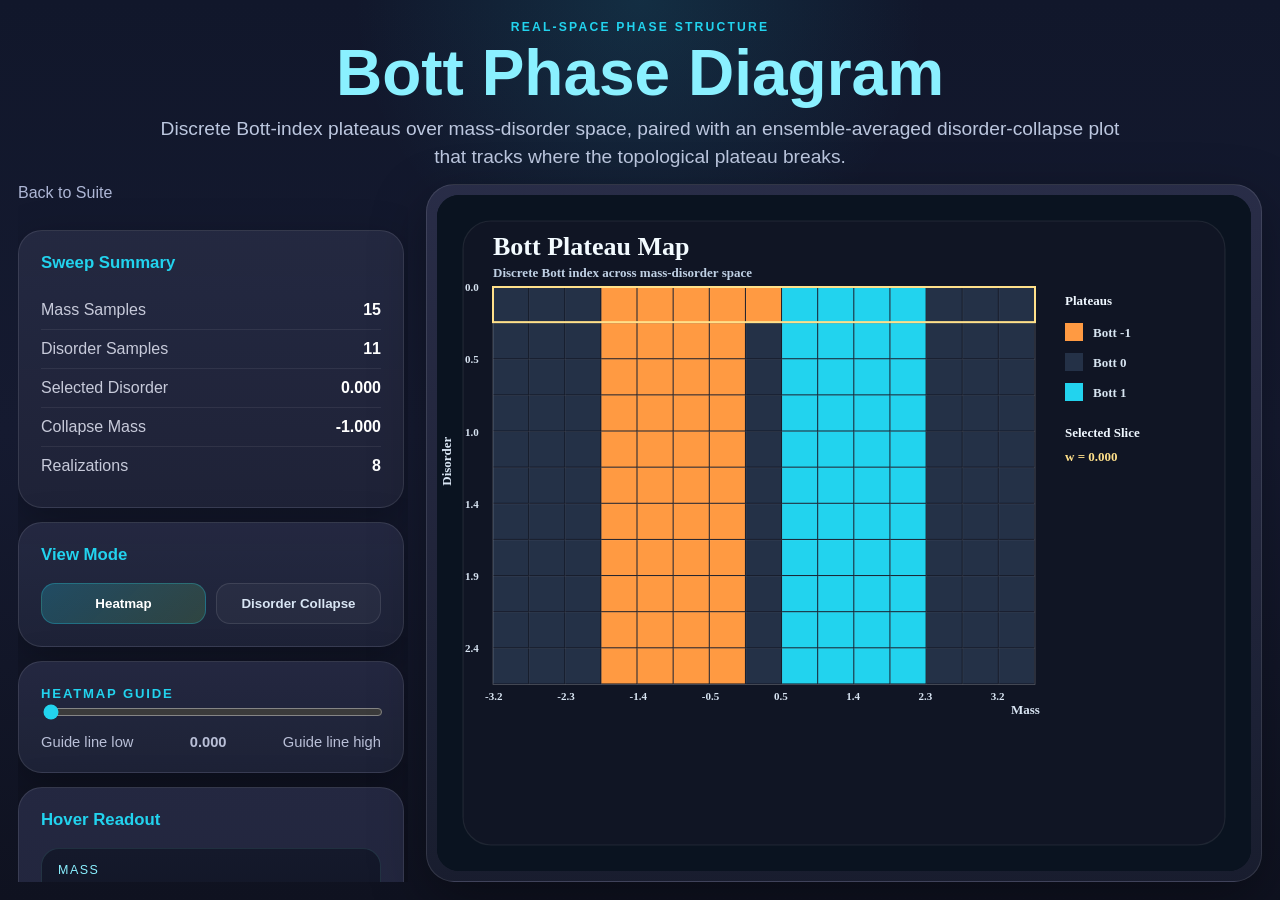
==== commit 256c4b48: "Refine disorder collapse view and motivation page" ====
--- a/frontend/pages/task6-bott-phase-diagram.html
+++ b/frontend/pages/task6-bott-phase-diagram.html
@@ -12,7 +12,7 @@
       <p class="task6-kicker">Real-Space Phase Structure</p>
       <h1 class="task6-title">Bott Phase Diagram</h1>
       <p class="task6-subtitle">
-        Discrete Bott-index plateaus over mass-disorder space, with disorder-slice cross-sections highlighting where the topological transitions sharpen.
+        Discrete Bott-index plateaus over mass-disorder space, paired with an ensemble-averaged disorder-collapse plot that tracks where the topological plateau breaks.
       </p>
     </header>
 
@@ -34,23 +34,31 @@
             <span>Selected Disorder</span>
             <strong id="task6-selected-disorder">--</strong>
           </div>
+          <div class="task6-stat-row">
+            <span>Collapse Mass</span>
+            <strong id="task6-collapse-mass">--</strong>
+          </div>
+          <div class="task6-stat-row">
+            <span>Realizations</span>
+            <strong id="task6-realizations">--</strong>
+          </div>
         </div>
 
         <div class="task6-card">
           <h2 class="task6-card-title">View Mode</h2>
           <div class="task6-toggle-row" role="tablist" aria-label="Phase diagram view mode">
             <button id="task6-view-heatmap" class="task6-view-toggle is-active" type="button" aria-pressed="true">Heatmap</button>
-            <button id="task6-view-slice" class="task6-view-toggle" type="button" aria-pressed="false">Mass Slice</button>
+            <button id="task6-view-collapse" class="task6-view-toggle" type="button" aria-pressed="false">Disorder Collapse</button>
           </div>
         </div>
 
         <div class="task6-card">
-          <label class="label task6-label" for="task6-disorder-slider">Disorder Slice</label>
+          <label class="label task6-label" for="task6-disorder-slider">Heatmap Guide</label>
           <input id="task6-disorder-slider" class="slider task6-slider" type="range" min="0" max="0" step="1" value="0">
           <div class="range-row">
-            <span>Low disorder</span>
+            <span>Guide line low</span>
             <strong id="task6-slider-readout">0.000</strong>
-            <span>High disorder</span>
+            <span>Guide line high</span>
           </div>
         </div>
 
@@ -72,6 +80,10 @@
             <div class="task6-readout-tile">
               <span class="task6-readout-label">Gap</span>
               <strong id="task6-hover-gap">--</strong>
+            </div>
+            <div class="task6-readout-tile">
+              <span class="task6-readout-label">Topological Fraction</span>
+              <strong id="task6-hover-fraction">--</strong>
             </div>
           </div>
         </div>
